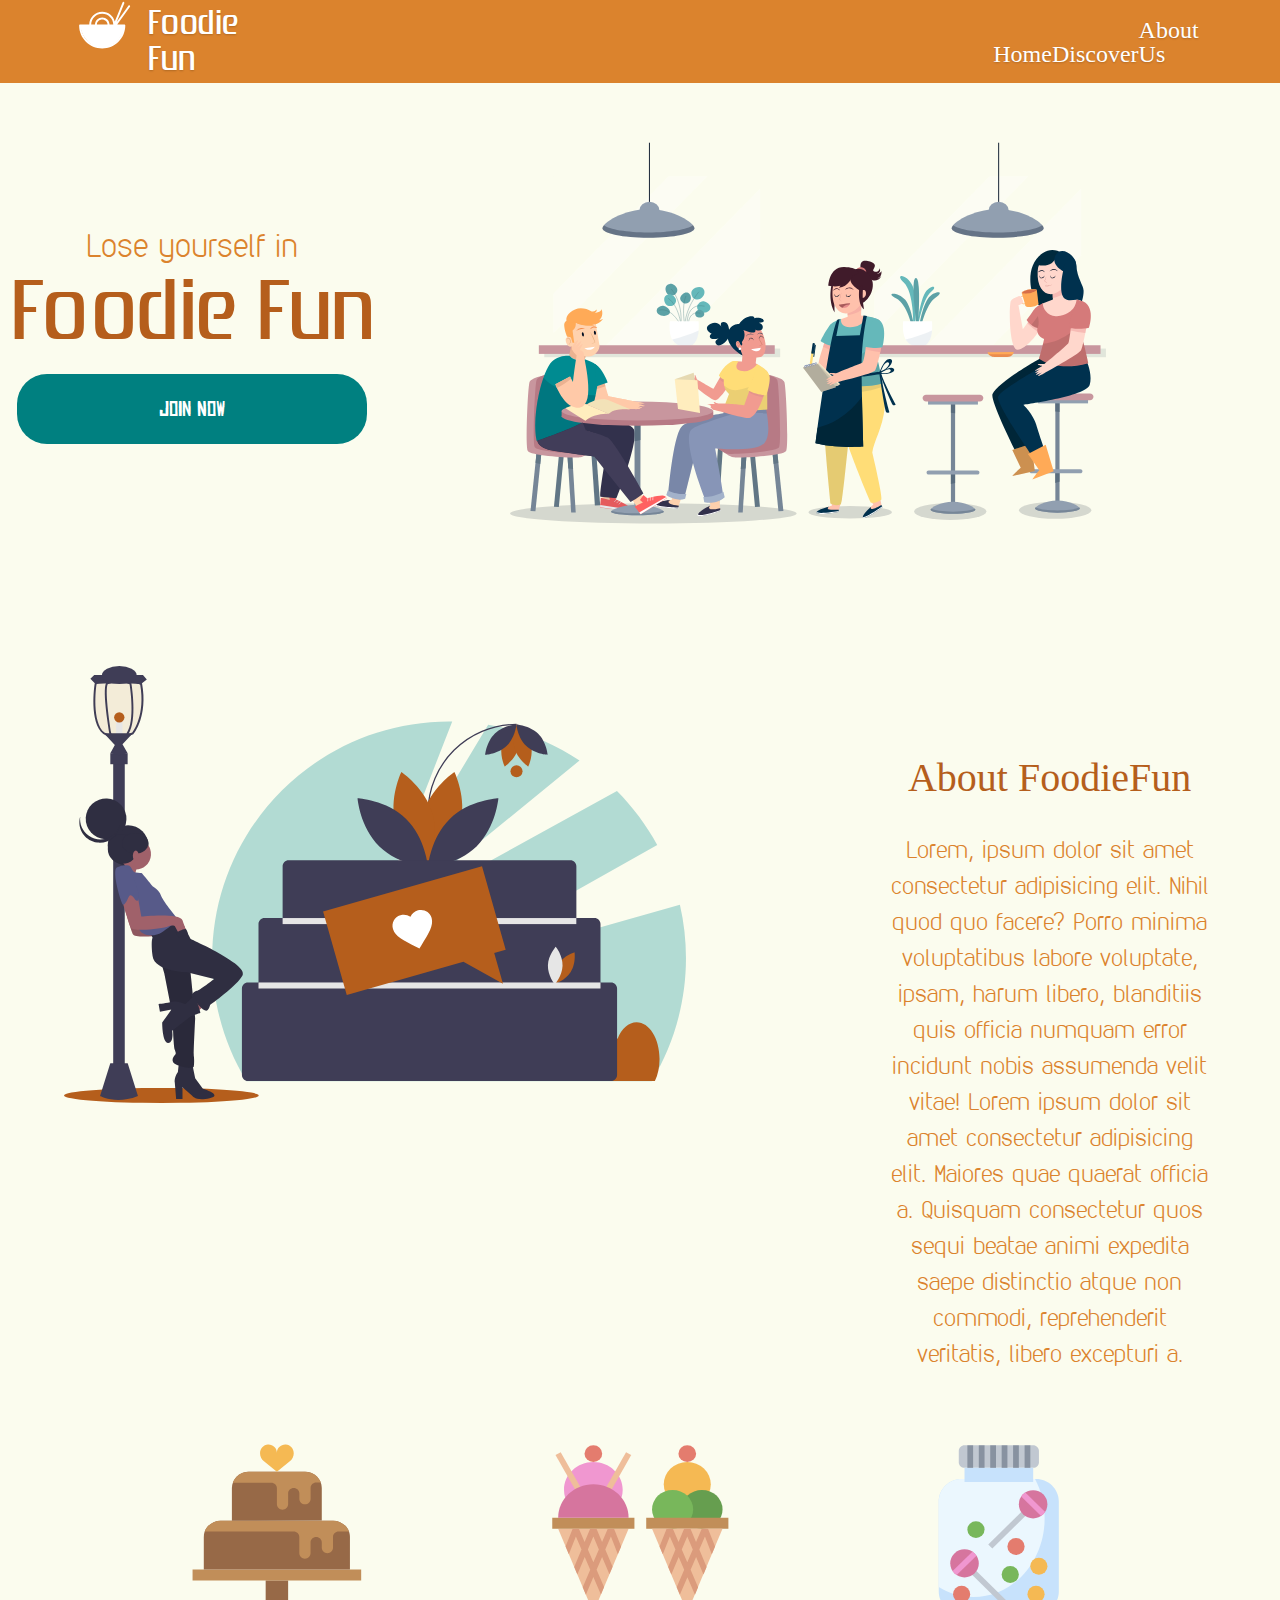
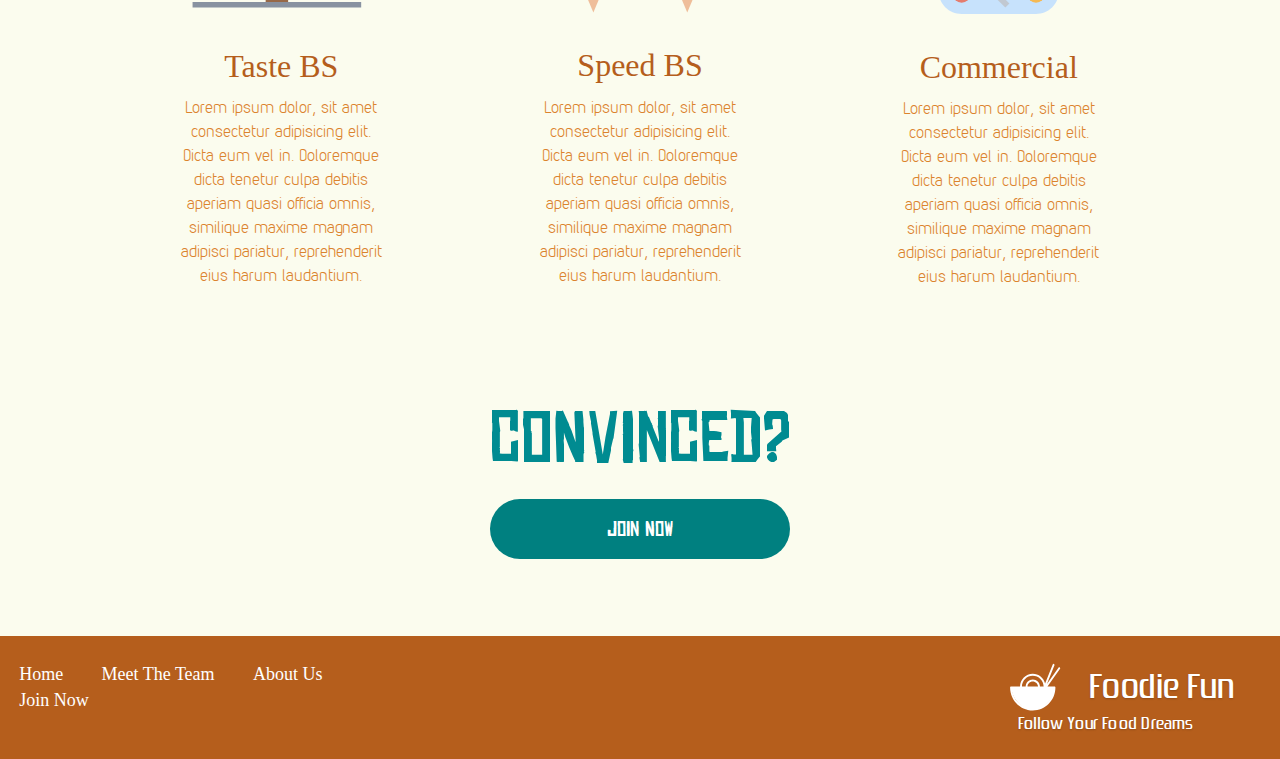
==== index.html @ c49fe375 "First page for marketing" ====
<!DOCTYPE html>

<html lang="en">
  <head>
    <meta charset="utf-8" />

    <title>FoodieFun</title>
    <meta name="viewport" content="width=device-width, initial-scale=1.0" />
    <link
      rel="stylesheet"
      type="text/css"
      href="/css//index.css"
      media="screen"
    />

    <!--[if lt IE 9]>
      <script src="https://cdnjs.cloudflare.com/ajax/libs/html5shiv/3.7.3/html5shiv.js"></script>
    <![endif]-->
  </head>

  <body>
    <header>
      <div class="iconTitle">
        <img class="logo" src="/Images/logo.svg" />
        <h2>Foodie Fun</h2>
      </div>
      <div class="navLinks">
        <nav>
          <a href="#Home"> Home</a>
          <a href="#Discover">Discover</a>
          <a href="#About">About Us</a>
        </nav>
      </div>
    </header>

    <section class="container">
      <div class="intro">
        <div class="join">
          <h3>Lose yourself in</h3>
          <h2>Foodie Fun</h2>
          <div class="joinNow">Join Now</div>
        </div>

        <div class="imageIntro">
          <img class="introPic" src="/Images/header.svg" />
        </div>
      </div>

      <section class="about">
        <div class="imageAbout">
          <img class="aboutPic" src="/Images/review.svg" />
        </div>

        <div class="wordsAbout">
          <h2>About FoodieFun</h2>
          <p>
            Lorem, ipsum dolor sit amet consectetur adipisicing elit. Nihil quod
            quo facere? Porro minima voluptatibus labore voluptate, ipsam, harum
            libero, blanditiis quis officia numquam error incidunt nobis
            assumenda velit vitae! Lorem ipsum dolor sit amet consectetur
            adipisicing elit. Maiores quae quaerat officia a. Quisquam
            consectetur quos sequi beatae animi expedita saepe distinctio atque
            non commodi, reprehenderit veritatis, libero excepturi a.
          </p>
        </div>
      </section>

      <section class="infoColumns">
        <div class="column">
          <div class="dessert">
            <img class="cake" src="Images/cake.svg" />
          </div>
          <h2>Taste BS</h2>
          <p>
            Lorem ipsum dolor, sit amet consectetur adipisicing elit. Dicta eum
            vel in. Doloremque dicta tenetur culpa debitis aperiam quasi officia
            omnis, similique maxime magnam adipisci pariatur, reprehenderit eius
            harum laudantium.
          </p>
        </div>

        <div class="column">
          <div class="dessert">
            <img class="icecream" src="Images/ice-cream.svg" />
          </div>
          <h2>Speed BS</h2>
          <p>
            Lorem ipsum dolor, sit amet consectetur adipisicing elit. Dicta eum
            vel in. Doloremque dicta tenetur culpa debitis aperiam quasi officia
            omnis, similique maxime magnam adipisci pariatur, reprehenderit eius
            harum laudantium.
          </p>
        </div>

        <div class="column">
          <div class="dessert">
            <img class="lollipop" src="Images/lollipop.svg" />
          </div>
          <h2>Commercial</h2>
          <p>
            Lorem ipsum dolor, sit amet consectetur adipisicing elit. Dicta eum
            vel in. Doloremque dicta tenetur culpa debitis aperiam quasi officia
            omnis, similique maxime magnam adipisci pariatur, reprehenderit eius
            harum laudantium.
          </p>
        </div>
      </section>

      <section class="convinced">
        <h1>Convinced?</h1>
        <div class="joinNow">Join Now</div>
      </section>

      <footer class = "footer">

          <div class="navLinksFooter">
              <nav>
                <a href="#Home"> Home</a>
                <a href="#Meet">Meet The Team</a>
                <a href="#About">About Us</a>
                <a href="#Join">Join Now</a>
              </nav>
            </div>
          <div class="iconFooter">
            <div class="footerLogoPhrase">
            <img class="logoFooter" src="/Images/logo.svg" />
            <h2>Foodie Fun</h2>
             </div>
            <div class="dreams">
                <h3>Follow Your Food Dreams</h3>
            </div>
          </div>
          
        </footer>
  </body>
</html>
---- css/index.css ----
@font-face {
  font-family: "Zrnic";
  src: url("/fonts/zrnic.ttf");
}
@font-face {
  font-family: "Chinese Rocks";
  src: url("/fonts/chinese\ rocks\ rg.ttf");
}
@font-face {
  font-family: "VDS Thin";
  src: url("/fonts//vds-thin.ttf");
}
.zrnic {
  font-family: "Zrnic";
}
.rocks {
  font-family: "Chinese Rocks";
}
.vds {
  font-family: "VDS Thin";
}
/* http://meyerweb.com/eric/tools/css/reset/ 
   v2.0 | 20110126
   License: none (public domain)
*/
html,
body,
div,
span,
applet,
object,
iframe,
h1,
h2,
h3,
h4,
h5,
h6,
p,
blockquote,
pre,
a,
abbr,
acronym,
address,
big,
cite,
code,
del,
dfn,
em,
img,
ins,
kbd,
q,
s,
samp,
small,
strike,
strong,
sub,
sup,
tt,
var,
b,
u,
i,
center,
dl,
dt,
dd,
ol,
ul,
li,
fieldset,
form,
label,
legend,
table,
caption,
tbody,
tfoot,
thead,
tr,
th,
td,
article,
aside,
canvas,
details,
embed,
figure,
figcaption,
footer,
header,
hgroup,
menu,
nav,
output,
ruby,
section,
summary,
time,
mark,
audio,
video {
  margin: 0;
  padding: 0;
  border: 0;
  font-size: 100%;
  font: inherit;
  vertical-align: baseline;
}
/* HTML5 display-role reset for older browsers */
article,
aside,
details,
figcaption,
figure,
footer,
header,
hgroup,
menu,
nav,
section {
  display: block;
}
body {
  line-height: 1;
}
ol,
ul {
  list-style: none;
}
blockquote,
q {
  quotes: none;
}
blockquote:before,
blockquote:after,
q:before,
q:after {
  content: '';
  content: none;
}
table {
  border-collapse: collapse;
  border-spacing: 0;
}
* {
  box-sizing: border-box;
}
html {
  font-size: 62.5%;
}
h1 {
  font-size: 4rem;
  font-family: "Chinese Rocks";
}
h2 {
  font-size: 3.2rem;
  color: #b55e1c;
  padding-bottom: 10px;
}
h4 {
  font-size: 2.5rem;
  padding-bottom: 10px;
}
p {
  line-height: 1.5;
  font-size: 1.6rem;
  padding-bottom: 10px;
  font-family: "VDS Thin";
  color: #db832d;
}
img {
  max-width: 100%;
  height: auto;
}
.container {
  width: 100%;
  margin: 0 auto;
}
.logo {
  height: 80%;
  width: auto;
  height: 5em;
}
.iconTitle {
  width: 60%;
  display: flex;
  padding-left: 6%;
  font-family: "Zrnic";
}
header {
  width: 100%;
  background: #db832d;
  display: flex;
  align-items: center;
}
@media (max-width:500px) {
  header {
    flex-direction: column;
  }
}
header h2 {
  width: 50%;
  padding: 2% 2% 2% 6%;
  display: flex;
  justify-content: flex-start;
  align-items: center;
  text-shadow: 0 1px 2px rgba(0, 0, 0, 0.2);
  color: white;
  font-size: 3.6rem;
}
@media (max-width:767px) {
  header h2 {
    display: flex;
    justify-content: center;
    align-items: center;
  }
}
@media (max-width:500px) {
  header h2 {
    width: 100%;
    padding: 0;
    display: flex;
    justify-content: center;
    align-items: center;
  }
}
header .navLinks {
  width: 100%;
  padding: 1% 4%;
  padding-left: 50%;
}
header nav {
  width: 100%;
  display: flex;
  align-items: flex-end;
  justify-content: space-around;
}
header nav a {
  text-decoration: none;
  font-size: 2.4rem;
  text-shadow: 0 1px 2px rgba(0, 0, 0, 0.2);
  color: white;
}
@media (max-width:500px) {
  header nav {
    width: 100%;
    display: flex;
    justify-content: space-evenly;
    align-items: center;
  }
}
.btn {
  display: flex;
  justify-content: center;
  align-items: center;
  background-color: teal;
  width: 200px;
  height: 35px;
  color: white;
  font-size: 1.8rem;
  border-radius: 5px;
}
.footer {
  width: 100%;
  background-color: #b55e1c;
  padding: 2% 0;
  display: flex;
  justify-content: space-between;
}
.footer .logoFooter {
  height: 80%;
  width: auto;
  height: 5em;
}
.footer .iconFooter {
  width: 40%;
  display: flex;
  justify-content: flex-end;
  flex-direction: column;
  padding-left: 6%;
  font-family: "Zrnic";
}
.footer .iconFooter .footerLogoPhrase {
  display: flex;
  justify-content: flex-end;
}
.footer .iconFooter .footerLogoPhrase h2 {
  width: 50%;
  padding: 2% 2% 2% 6%;
  display: flex;
  justify-content: flex-start;
  align-items: center;
  text-shadow: 0 1px 2px rgba(0, 0, 0, 0.2);
  color: white;
  font-size: 3.6rem;
}
.footer .iconFooter .dreams {
  width: 100%;
  display: flex;
  justify-content: flex-end;
  align-items: center;
  padding-right: 20%;
}
.footer .iconFooter .dreams h3 {
  color: white;
  font-size: 1.8rem;
  text-shadow: 0 1px 2px rgba(0, 0, 0, 0.2);
}
.footer .navLinksFooter {
  width: 30%;
}
.footer .navLinksFooter nav {
  width: 100%;
  display: flex;
  flex-wrap: wrap;
}
.footer .navLinksFooter nav a {
  font-size: 1.8rem;
  text-decoration: none;
  color: white;
  padding: 1% 5%;
}
.container {
  background-color: #fbfcee;
}
.intro {
  width: 100%;
  display: flex;
}
.join {
  width: 30%;
  display: flex;
  justify-content: center;
  flex-direction: column;
  align-items: center;
}
.join h2 {
  width: 100%;
  text-align: center;
  color: #b55e1c;
  font-size: 9rem;
  padding-bottom: 4%;
  font-family: "Zrnic";
}
.join h3 {
  color: #db832d;
  font-size: 3.2rem;
  margin-bottom: 2%;
  font-family: "VDS Thin";
}
.join .joinNow {
  display: flex;
  justify-content: center;
  align-items: center;
  background-color: teal;
  width: 350px;
  height: 70px;
  color: white;
  font-size: 2rem;
  border-radius: 5px;
  border-radius: 3rem;
  font-family: "Chinese Rocks";
}
.imageIntro {
  width: 70%;
}
.about {
  width: 100%;
  display: flex;
  padding-top: 6%;
}
.imageAbout {
  width: 60%;
  margin: 0 5%;
}
.imageAbout .aboutPic {
  width: 90%;
}
.wordsAbout {
  display: flex;
  flex-direction: column;
  text-align: center;
  width: 40%;
}
.wordsAbout h2 {
  width: 100%;
  color: #b55e1c;
  padding-top: 20%;
  font-size: 4rem;
  display: flex;
  align-items: center;
  justify-content: center;
}
.wordsAbout p {
  width: 100%;
  color: #db832d;
  padding: 5% 15% 0 15%;
  font-size: 2.4rem;
}
.infoColumns {
  width: 100%;
  display: flex;
  flex-wrap: wrap;
  justify-content: space-evenly;
  padding: 5% 2.5% 5% 2.5%;
}
.infoColumns .column {
  width: 18%;
  text-align: center;
}
.infoColumns .column .dessert {
  padding: 0 5%;
  padding-bottom: 1%;
}
.infoColumns .column .cake {
  padding-bottom: 6%;
}
.infoColumns .column .icecream {
  padding-bottom: 4%;
}
.infoColumns .column .lollipop {
  padding-bottom: 1%;
}
.infoColumns .column h2 {
  padding: 6% 0;
}
.infoColumns .column p {
  padding: 0 2%;
}
.convinced {
  width: 100%;
  padding: 2% 0 6% 0;
  display: flex;
  flex-direction: column;
  justify-content: center;
  align-items: center;
}
.convinced h1 {
  font-size: 7rem;
  color: #008b91;
  padding: 2% 0 2% 0;
}
.convinced .joinNow {
  display: flex;
  justify-content: center;
  align-items: center;
  background-color: teal;
  width: 300px;
  height: 60px;
  color: white;
  font-size: 2rem;
  border-radius: 5px;
  border-radius: 3rem;
  font-family: "Chinese Rocks";
}
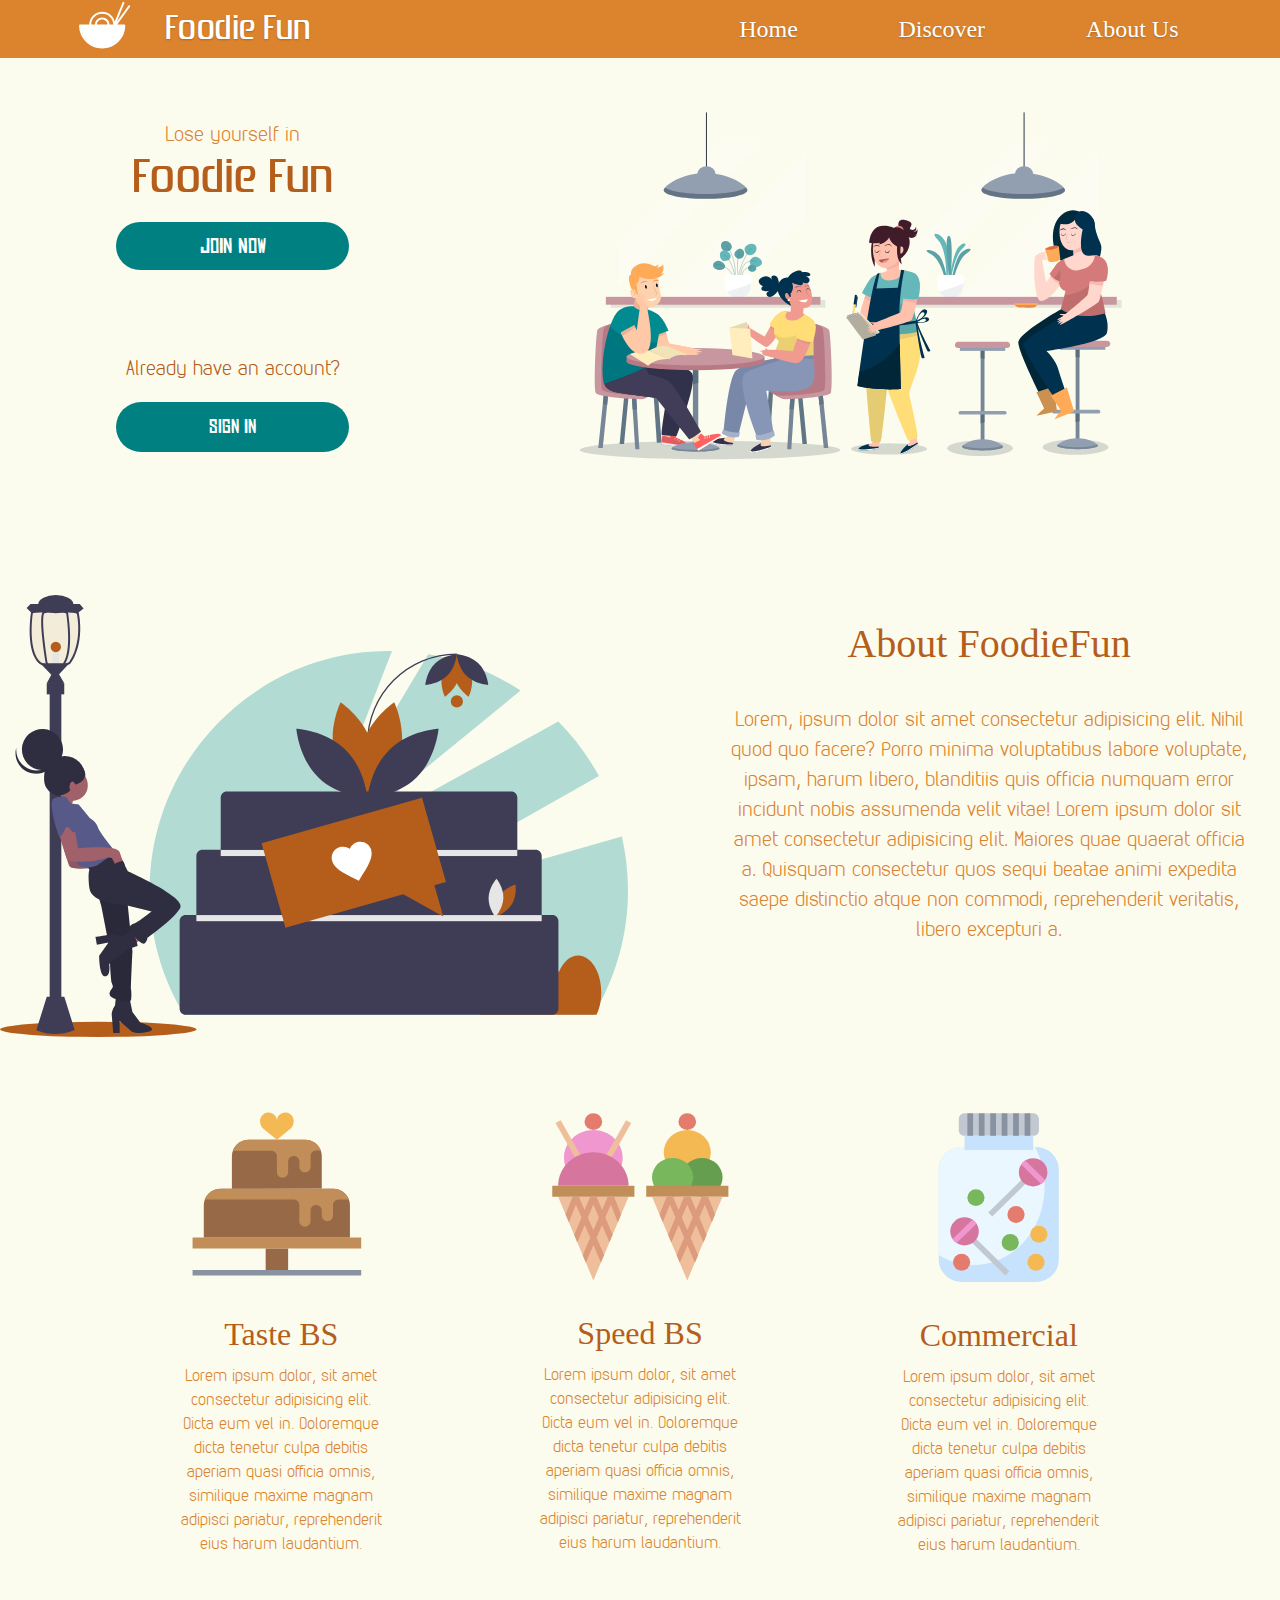
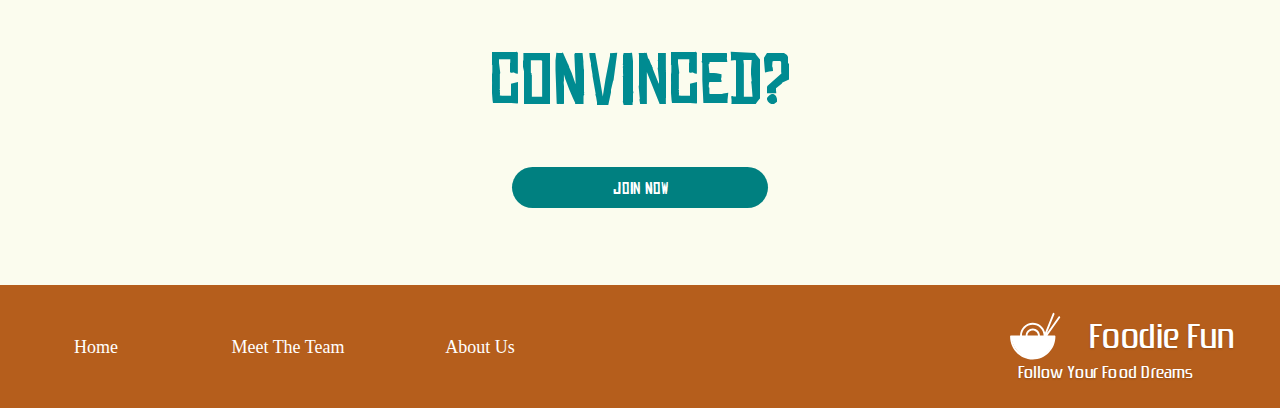
==== commit 5557d631: "Meet the team page done, responsive" ====
--- a/index.html
+++ b/index.html
@@ -35,11 +35,22 @@
 
     <section class="container">
       <div class="intro">
+
+        <div class="introWords">
         <div class="join">
           <h3>Lose yourself in</h3>
           <h2>Foodie Fun</h2>
-          <div class="joinNow">Join Now</div>
+          <div class="tablet">
+            <h2>Don't have an account? Join Foodie Fun today!</h2>
+          </div>
+          <div class="joinNowIntro">Join Now</div>
         </div>
+
+        <div class="signIn">
+          <h2> Already have an account?</h2>
+          <div class="signInButton">Sign In</div>
+        </div>
+      </div>
 
         <div class="imageIntro">
           <img class="introPic" src="/Images/header.svg" />
@@ -116,9 +127,8 @@
           <div class="navLinksFooter">
               <nav>
                 <a href="#Home"> Home</a>
-                <a href="#Meet">Meet The Team</a>
+                <a href="team.html">Meet The Team</a>
                 <a href="#About">About Us</a>
-                <a href="#Join">Join Now</a>
               </nav>
             </div>
           <div class="iconFooter">
--- a/css/index.css
+++ b/css/index.css
@@ -192,6 +192,11 @@
   padding-left: 6%;
   font-family: "Zrnic";
 }
+@media tablet {
+  .iconTitle {
+    font-size: 1.4rem;
+  }
+}
 header {
   width: 100%;
   background: #db832d;
@@ -218,6 +223,7 @@
     display: flex;
     justify-content: center;
     align-items: center;
+    font-size: 2.4rem;
   }
 }
 @media (max-width:500px) {
@@ -230,9 +236,15 @@
   }
 }
 header .navLinks {
-  width: 100%;
+  width: 60%;
+  display: flex;
+  justify-content: flex-end;
   padding: 1% 4%;
-  padding-left: 50%;
+}
+@media (max-width:500px) {
+  header .navLinks {
+    width: 100%;
+  }
 }
 header nav {
   width: 100%;
@@ -265,6 +277,11 @@
   font-size: 1.8rem;
   border-radius: 5px;
 }
+.btn:hover {
+  background-color: white;
+  color: teal;
+  border: 1px solid teal;
+}
 .footer {
   width: 100%;
   background-color: #b55e1c;
@@ -285,9 +302,20 @@
   padding-left: 6%;
   font-family: "Zrnic";
 }
+@media (max-width:500px) {
+  .footer .iconFooter {
+    padding-left: 0%;
+  }
+}
 .footer .iconFooter .footerLogoPhrase {
   display: flex;
   justify-content: flex-end;
+}
+@media (max-width:767px) {
+  .footer .iconFooter .footerLogoPhrase {
+    width: 100%;
+    padding-left: 0%;
+  }
 }
 .footer .iconFooter .footerLogoPhrase h2 {
   width: 50%;
@@ -299,31 +327,77 @@
   color: white;
   font-size: 3.6rem;
 }
+@media (max-width:767px) {
+  .footer .iconFooter .footerLogoPhrase h2 {
+    font-size: 2rem;
+  }
+}
 .footer .iconFooter .dreams {
   width: 100%;
   display: flex;
   justify-content: flex-end;
   align-items: center;
   padding-right: 20%;
+}
+@media (max-width:767px) {
+  .footer .iconFooter .dreams {
+    dispaly: flex;
+    align-items: center;
+    padding-top: 1%;
+    padding-right: 3%;
+  }
 }
 .footer .iconFooter .dreams h3 {
   color: white;
   font-size: 1.8rem;
   text-shadow: 0 1px 2px rgba(0, 0, 0, 0.2);
 }
+@media (max-width:767px) {
+  .footer .iconFooter .dreams h3 {
+    font-size: 1.6rem;
+  }
+}
 .footer .navLinksFooter {
-  width: 30%;
+  width: 60%;
+  display: flex;
+  align-items: center;
+  justify-content: center;
+}
+@media (max-width:500px) {
+  .footer .navLinksFooter {
+    width: 60%;
+  }
 }
 .footer .navLinksFooter nav {
   width: 100%;
   display: flex;
   flex-wrap: wrap;
 }
+@media (max-width:500px) {
+  .footer .navLinksFooter nav {
+    width: 100%;
+    display: flex;
+    justify-content: flex-start;
+  }
+}
 .footer .navLinksFooter nav a {
+  width: 25%;
   font-size: 1.8rem;
   text-decoration: none;
   color: white;
-  padding: 1% 5%;
+  padding: 1% 2%;
+  text-align: center;
+}
+@media (max-width:767px) {
+  .footer .navLinksFooter nav a {
+    font-size: 1.4rem;
+  }
+}
+@media (max-width:500px) {
+  .footer .navLinksFooter nav a {
+    padding: 1% 0;
+    margin: 0 2%;
+  }
 }
 .container {
   background-color: #fbfcee;
@@ -332,129 +406,465 @@
   width: 100%;
   display: flex;
 }
+@media (max-width:767px) {
+  .intro {
+    display: flex;
+    flex-direction: column-reverse;
+  }
+}
 .join {
-  width: 30%;
+  width: 100%;
+  height: 50%;
   display: flex;
   justify-content: center;
   flex-direction: column;
   align-items: center;
+  padding-top: 10%;
+}
+@media (max-width:767px) {
+  .join {
+    width: 100%;
+    padding: 1% 0;
+  }
+  .join .tablet {
+    display: inline-block;
+  }
 }
 .join h2 {
   width: 100%;
   text-align: center;
   color: #b55e1c;
-  font-size: 9rem;
+  font-size: 5rem;
   padding-bottom: 4%;
   font-family: "Zrnic";
 }
 .join h3 {
   color: #db832d;
-  font-size: 3.2rem;
+  font-size: 2rem;
   margin-bottom: 2%;
   font-family: "VDS Thin";
 }
-.join .joinNow {
+@media (max-width:767px) {
+  .join h3 {
+    display: none;
+  }
+}
+.join .joinNowIntro {
   display: flex;
   justify-content: center;
   align-items: center;
   background-color: teal;
-  width: 350px;
-  height: 70px;
+  width: 50%;
+  height: 26%;
   color: white;
   font-size: 2rem;
   border-radius: 5px;
   border-radius: 3rem;
   font-family: "Chinese Rocks";
 }
-.imageIntro {
-  width: 70%;
-}
-.about {
-  width: 100%;
-  display: flex;
-  padding-top: 6%;
-}
-.imageAbout {
-  width: 60%;
-  margin: 0 5%;
-}
-.imageAbout .aboutPic {
-  width: 90%;
-}
-.wordsAbout {
+.join .joinNowIntro:hover {
+  background-color: white;
+  color: teal;
+  border: 1px solid teal;
+}
+@media (max-width:767px) {
+  .join .joinNowIntro {
+    display: flex;
+    justify-content: center;
+    align-items: center;
+    background-color: teal;
+    width: 30%;
+    height: 30%;
+    color: white;
+    font-size: 1.8rem;
+    border-radius: 5px;
+    border-radius: 3rem;
+    font-family: "Chinese Rocks";
+    padding: 1% 0;
+  }
+  .join .joinNowIntro:hover {
+    background-color: white;
+    color: teal;
+    border: 1px solid teal;
+  }
+}
+.introWords {
+  width: 40%;
+}
+.introWords .tablet {
+  display: none;
+}
+@media (max-width:767px) {
+  .introWords {
+    width: 100%;
+    display: flex;
+    flex-direction: column-reverse;
+  }
+}
+.introWords .signIn {
+  width: 100%;
+  height: 60%;
   display: flex;
   flex-direction: column;
-  text-align: center;
-  width: 40%;
-}
-.wordsAbout h2 {
-  width: 100%;
+  align-items: center;
+  padding-top: 15%;
+  padding-bottom: 8%;
+}
+@media (max-width:767px) {
+  .introWords .signIn {
+    padding: 1% 0 3% 0;
+    height: 60%;
+  }
+}
+.introWords .signIn h2 {
   color: #b55e1c;
-  padding-top: 20%;
-  font-size: 4rem;
-  display: flex;
-  align-items: center;
-  justify-content: center;
-}
-.wordsAbout p {
-  width: 100%;
-  color: #db832d;
-  padding: 5% 15% 0 15%;
-  font-size: 2.4rem;
-}
-.infoColumns {
-  width: 100%;
-  display: flex;
-  flex-wrap: wrap;
-  justify-content: space-evenly;
-  padding: 5% 2.5% 5% 2.5%;
-}
-.infoColumns .column {
-  width: 18%;
-  text-align: center;
-}
-.infoColumns .column .dessert {
-  padding: 0 5%;
-  padding-bottom: 1%;
-}
-.infoColumns .column .cake {
-  padding-bottom: 6%;
-}
-.infoColumns .column .icecream {
-  padding-bottom: 4%;
-}
-.infoColumns .column .lollipop {
-  padding-bottom: 1%;
-}
-.infoColumns .column h2 {
-  padding: 6% 0;
-}
-.infoColumns .column p {
-  padding: 0 2%;
-}
-.convinced {
-  width: 100%;
-  padding: 2% 0 6% 0;
-  display: flex;
-  flex-direction: column;
-  justify-content: center;
-  align-items: center;
-}
-.convinced h1 {
-  font-size: 7rem;
-  color: #008b91;
-  padding: 2% 0 2% 0;
-}
-.convinced .joinNow {
+  font-size: 2rem;
+  padding-bottom: 5%;
+  font-family: "VDS Thin";
+}
+@media (max-width:767px) {
+  .introWords .signIn h2 {
+    padding-bottom: 3%;
+    font-size: 3rem;
+    display: none;
+  }
+}
+.introWords .signIn .signInButton {
   display: flex;
   justify-content: center;
   align-items: center;
   background-color: teal;
-  width: 300px;
-  height: 60px;
+  width: 50%;
+  height: 30%;
+  color: white;
+  font-size: 1.8rem;
+  border-radius: 5px;
+  border-radius: 3rem;
+  font-family: "Chinese Rocks";
+}
+.introWords .signIn .signInButton:hover {
+  background-color: white;
+  color: teal;
+  border: 1px solid teal;
+}
+@media (max-width:767px) {
+  .introWords .signIn .signInButton {
+    display: flex;
+    justify-content: center;
+    align-items: center;
+    background-color: teal;
+    width: 30%;
+    height: 30%;
+    color: white;
+    font-size: 1.8rem;
+    border-radius: 5px;
+    border-radius: 3rem;
+    font-family: "Chinese Rocks";
+    padding: 1% 0;
+  }
+  .introWords .signIn .signInButton:hover {
+    background-color: white;
+    color: teal;
+    border: 1px solid teal;
+  }
+}
+.joinNow {
+  display: flex;
+  justify-content: center;
+  align-items: center;
+  background-color: teal;
+  width: 350px;
+  height: 70px;
   color: white;
   font-size: 2rem;
   border-radius: 5px;
   border-radius: 3rem;
   font-family: "Chinese Rocks";
 }
+.joinNow:hover {
+  background-color: white;
+  color: teal;
+  border: 1px solid teal;
+}
+.imageIntro {
+  width: 70%;
+}
+@media (max-width:767px) {
+  .imageIntro {
+    width: 100%;
+  }
+}
+.about {
+  width: 100%;
+  display: flex;
+  padding-top: 6%;
+}
+@media (max-width:767px) {
+  .about {
+    display: flex;
+    flex-direction: column;
+  }
+}
+.imageAbout {
+  width: 60%;
+}
+@media (max-width:767px) {
+  .imageAbout {
+    width: 100%;
+  }
+}
+.imageAbout .aboutPic {
+  width: 90%;
+}
+@media (max-width:767px) {
+  .imageAbout .aboutPic {
+    width: 100%;
+    margin: 0;
+  }
+}
+.wordsAbout {
+  display: flex;
+  flex-direction: column;
+  text-align: center;
+  width: 50%;
+}
+@media (max-width:767px) {
+  .wordsAbout {
+    width: 100%;
+  }
+}
+.wordsAbout h2 {
+  width: 100%;
+  color: #b55e1c;
+  padding-top: 5%;
+  font-size: 4rem;
+  display: flex;
+  align-items: center;
+  justify-content: center;
+}
+.wordsAbout p {
+  width: 100%;
+  color: #db832d;
+  padding: 5% 5% 1% 5%;
+  font-size: 2rem;
+}
+.infoColumns {
+  width: 100%;
+  display: flex;
+  flex-wrap: wrap;
+  justify-content: space-evenly;
+  padding: 5% 2.5% 5% 2.5%;
+}
+@media (max-width:767px) {
+  .infoColumns {
+    display: flex;
+    flex-direction: column;
+  }
+}
+.infoColumns .column {
+  width: 18%;
+  text-align: center;
+}
+@media (max-width:767px) {
+  .infoColumns .column {
+    width: 100%;
+  }
+}
+.infoColumns .column .dessert {
+  padding: 0 5%;
+  padding-bottom: 1%;
+}
+@media (max-width:767px) {
+  .infoColumns .column .dessert {
+    padding: 0 30%;
+  }
+}
+.infoColumns .column .cake {
+  padding-bottom: 6%;
+}
+.infoColumns .column .icecream {
+  padding-bottom: 4%;
+}
+.infoColumns .column .lollipop {
+  padding-bottom: 1%;
+}
+.infoColumns .column h2 {
+  padding: 6% 0;
+}
+@media (max-width:767px) {
+  .infoColumns .column h2 {
+    width: 100%;
+    padding: 2% 0;
+  }
+}
+.infoColumns .column p {
+  padding: 0 2%;
+}
+@media (max-width:767px) {
+  .infoColumns .column p {
+    width: 100%;
+    font-size: 2rem;
+    padding-bottom: 6%;
+  }
+}
+.convinced {
+  width: 100%;
+  padding: 0% 0 6% 0;
+  display: flex;
+  flex-direction: column;
+  justify-content: center;
+  align-items: center;
+}
+.convinced h1 {
+  font-size: 7rem;
+  color: #008b91;
+  padding: 2% 0 4% 0;
+}
+.joinNow {
+  display: flex;
+  justify-content: center;
+  align-items: center;
+  background-color: teal;
+  width: 20%;
+  height: 10%;
+  color: white;
+  font-size: 1.6rem;
+  border-radius: 5px;
+  border-radius: 3rem;
+  font-family: "Chinese Rocks";
+  padding: 1% 0;
+}
+.joinNow:hover {
+  background-color: white;
+  color: teal;
+  border: 1px solid teal;
+}
+/************************************* TEAM PAGE *********************************/
+.title {
+  width: 100%;
+  display: flex;
+  justify-content: center;
+  align-items: center;
+  font-size: 4.4rem;
+  color: #b55e1c;
+  padding: 6% 0;
+}
+.topRow {
+  display: flex;
+  justify-content: space-between;
+}
+@media (max-width:500px) {
+  .topRow {
+    display: flex;
+    flex-direction: column;
+  }
+}
+.middleRow {
+  display: flex;
+  justify-content: space-between;
+}
+@media (max-width:500px) {
+  .middleRow {
+    display: flex;
+    flex-direction: column;
+  }
+}
+.bottomRow {
+  display: flex;
+  justify-content: space-between;
+}
+@media (max-width:500px) {
+  .bottomRow {
+    display: flex;
+    flex-direction: column;
+  }
+}
+.last {
+  display: flex;
+  justify-content: center;
+  padding-bottom: 4%;
+}
+@media (max-width:950px) {
+  .last {
+    font-size: 2rem;
+  }
+}
+@media (max-width:500px) {
+  .last {
+    display: flex;
+    flex-direction: column;
+    padding-bottom: 0%;
+  }
+}
+.first {
+  width: 33%;
+  display: flex;
+  flex-direction: column;
+  flex-wrap: wrap;
+}
+@media (max-width:500px) {
+  .first {
+    display: flex;
+    flex-direction: column;
+    width: 100%;
+    padding-top: 2%;
+    border: 5px solid #b55e1c;
+  }
+}
+.first .picture {
+  padding: 15%;
+}
+@media (max-width:500px) {
+  .first .picture {
+    padding: 15% 15% 5% 15%;
+  }
+}
+.first .picture .profile {
+  border: 5px solid #008b91;
+  width: 100%;
+  justify-content: center;
+  align-items: center;
+}
+.first .nameJob {
+  width: 100%;
+  display: flex;
+  flex-direction: column;
+  justify-content: center;
+  align-items: center;
+}
+@media (max-width:500px) {
+  .first .nameJob {
+    padding-top: 1%;
+  }
+}
+.first .nameJob h2 {
+  padding-top: 4%;
+  font-size: 3.6rem;
+}
+@media (max-width:950px) {
+  .first .nameJob h2 {
+    font-size: 3rem;
+  }
+}
+.first .nameJob h3 {
+  font-size: 2.8rem;
+  padding-bottom: 4%;
+}
+@media (max-width:950px) {
+  .first .nameJob h3 {
+    font-size: 2rem;
+  }
+}
+.first .socialLogos {
+  width: 100%;
+  display: flex;
+  padding: 1% 35%;
+}
+.first .socialLogos .github {
+  width: 50%;
+  padding-right: 15%;
+}
+.first .socialLogos .twitter {
+  width: 50%;
+  padding-left: 15%;
+}
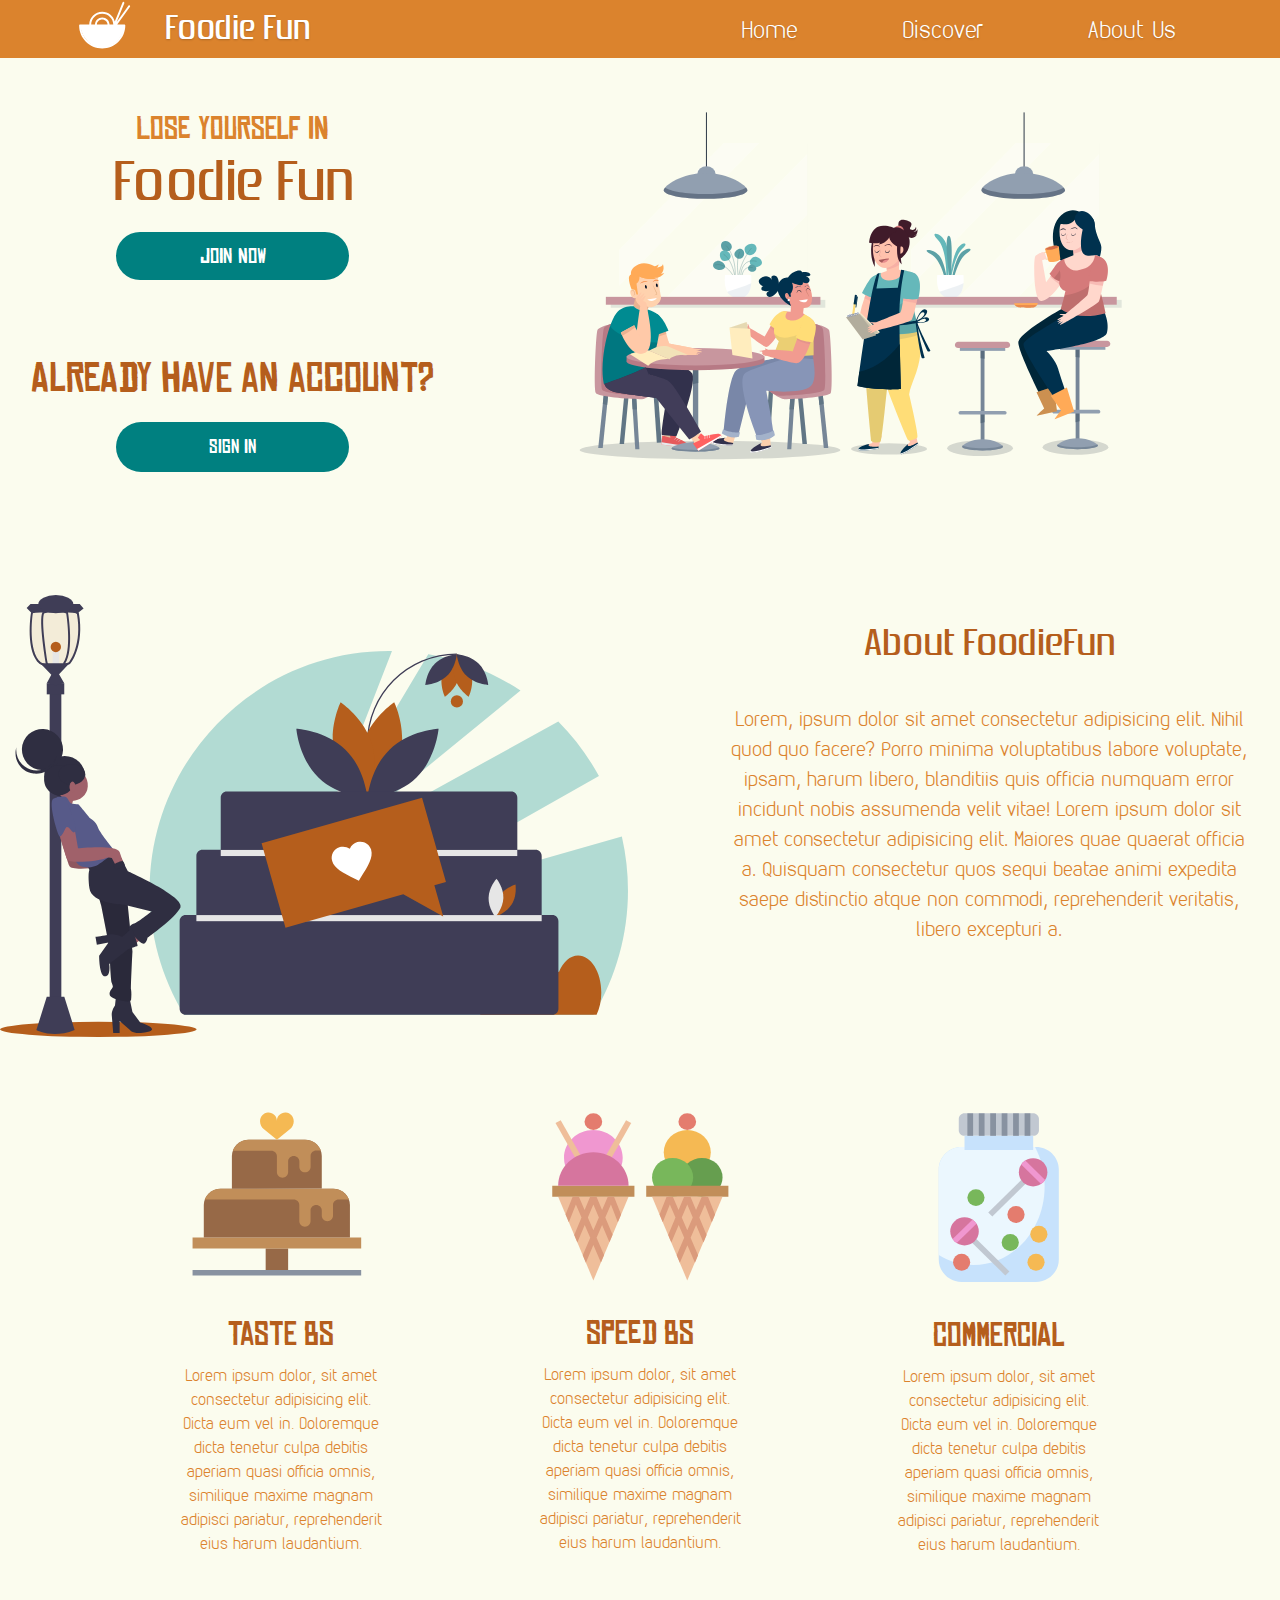
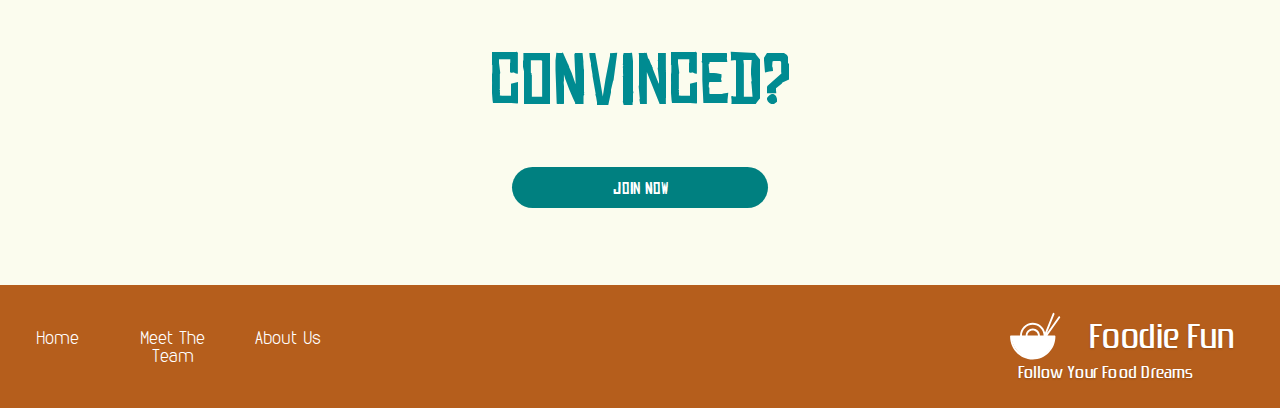
==== commit 0c39e78e: "added fonts and did minor visual changes" ====
--- a/index.html
+++ b/index.html
@@ -26,7 +26,7 @@
       </div>
       <div class="navLinks">
         <nav>
-          <a href="#Home"> Home</a>
+          <a href="index.html"> Home</a>
           <a href="#Discover">Discover</a>
           <a href="#About">About Us</a>
         </nav>
@@ -126,7 +126,7 @@
 
           <div class="navLinksFooter">
               <nav>
-                <a href="#Home"> Home</a>
+                <a href="index.html"> Home</a>
                 <a href="team.html">Meet The Team</a>
                 <a href="#About">About Us</a>
               </nav>
--- a/css/index.css
+++ b/css/index.css
@@ -254,6 +254,7 @@
 }
 header nav a {
   text-decoration: none;
+  font-family: "VDS Thin";
   font-size: 2.4rem;
   text-shadow: 0 1px 2px rgba(0, 0, 0, 0.2);
   color: white;
@@ -381,12 +382,13 @@
   }
 }
 .footer .navLinksFooter nav a {
-  width: 25%;
+  width: 15%;
   font-size: 1.8rem;
   text-decoration: none;
   color: white;
   padding: 1% 2%;
   text-align: center;
+  font-family: "VDS Thin";
 }
 @media (max-width:767px) {
   .footer .navLinksFooter nav a {
@@ -434,15 +436,15 @@
   width: 100%;
   text-align: center;
   color: #b55e1c;
-  font-size: 5rem;
+  font-size: 6rem;
   padding-bottom: 4%;
   font-family: "Zrnic";
 }
 .join h3 {
   color: #db832d;
-  font-size: 2rem;
+  font-size: 3rem;
   margin-bottom: 2%;
-  font-family: "VDS Thin";
+  font-family: "Chinese Rocks";
 }
 @media (max-width:767px) {
   .join h3 {
@@ -518,9 +520,9 @@
 }
 .introWords .signIn h2 {
   color: #b55e1c;
-  font-size: 2rem;
+  font-size: 4rem;
   padding-bottom: 5%;
-  font-family: "VDS Thin";
+  font-family: "Chinese Rocks";
 }
 @media (max-width:767px) {
   .introWords .signIn h2 {
@@ -627,6 +629,7 @@
   flex-direction: column;
   text-align: center;
   width: 50%;
+  font-family: "Zrnic";
 }
 @media (max-width:767px) {
   .wordsAbout {
@@ -663,6 +666,7 @@
 }
 .infoColumns .column {
   width: 18%;
+  font-family: "Chinese Rocks";
   text-align: center;
 }
 @media (max-width:767px) {
@@ -752,6 +756,7 @@
 .topRow {
   display: flex;
   justify-content: space-between;
+  border-top: 5px solid #b55e1c;
 }
 @media (max-width:500px) {
   .topRow {
@@ -762,6 +767,7 @@
 .middleRow {
   display: flex;
   justify-content: space-between;
+  border-top: 5px solid #b55e1c;
 }
 @media (max-width:500px) {
   .middleRow {
@@ -772,6 +778,7 @@
 .bottomRow {
   display: flex;
   justify-content: space-between;
+  border-top: 5px solid #b55e1c;
 }
 @media (max-width:500px) {
   .bottomRow {
@@ -783,6 +790,7 @@
   display: flex;
   justify-content: center;
   padding-bottom: 4%;
+  border-top: 5px solid #b55e1c;
 }
 @media (max-width:950px) {
   .last {
@@ -840,6 +848,7 @@
 .first .nameJob h2 {
   padding-top: 4%;
   font-size: 3.6rem;
+  font-family: "Chinese Rocks";
 }
 @media (max-width:950px) {
   .first .nameJob h2 {
@@ -849,6 +858,7 @@
 .first .nameJob h3 {
   font-size: 2.8rem;
   padding-bottom: 4%;
+  font-family: "Chinese Rocks";
 }
 @media (max-width:950px) {
   .first .nameJob h3 {
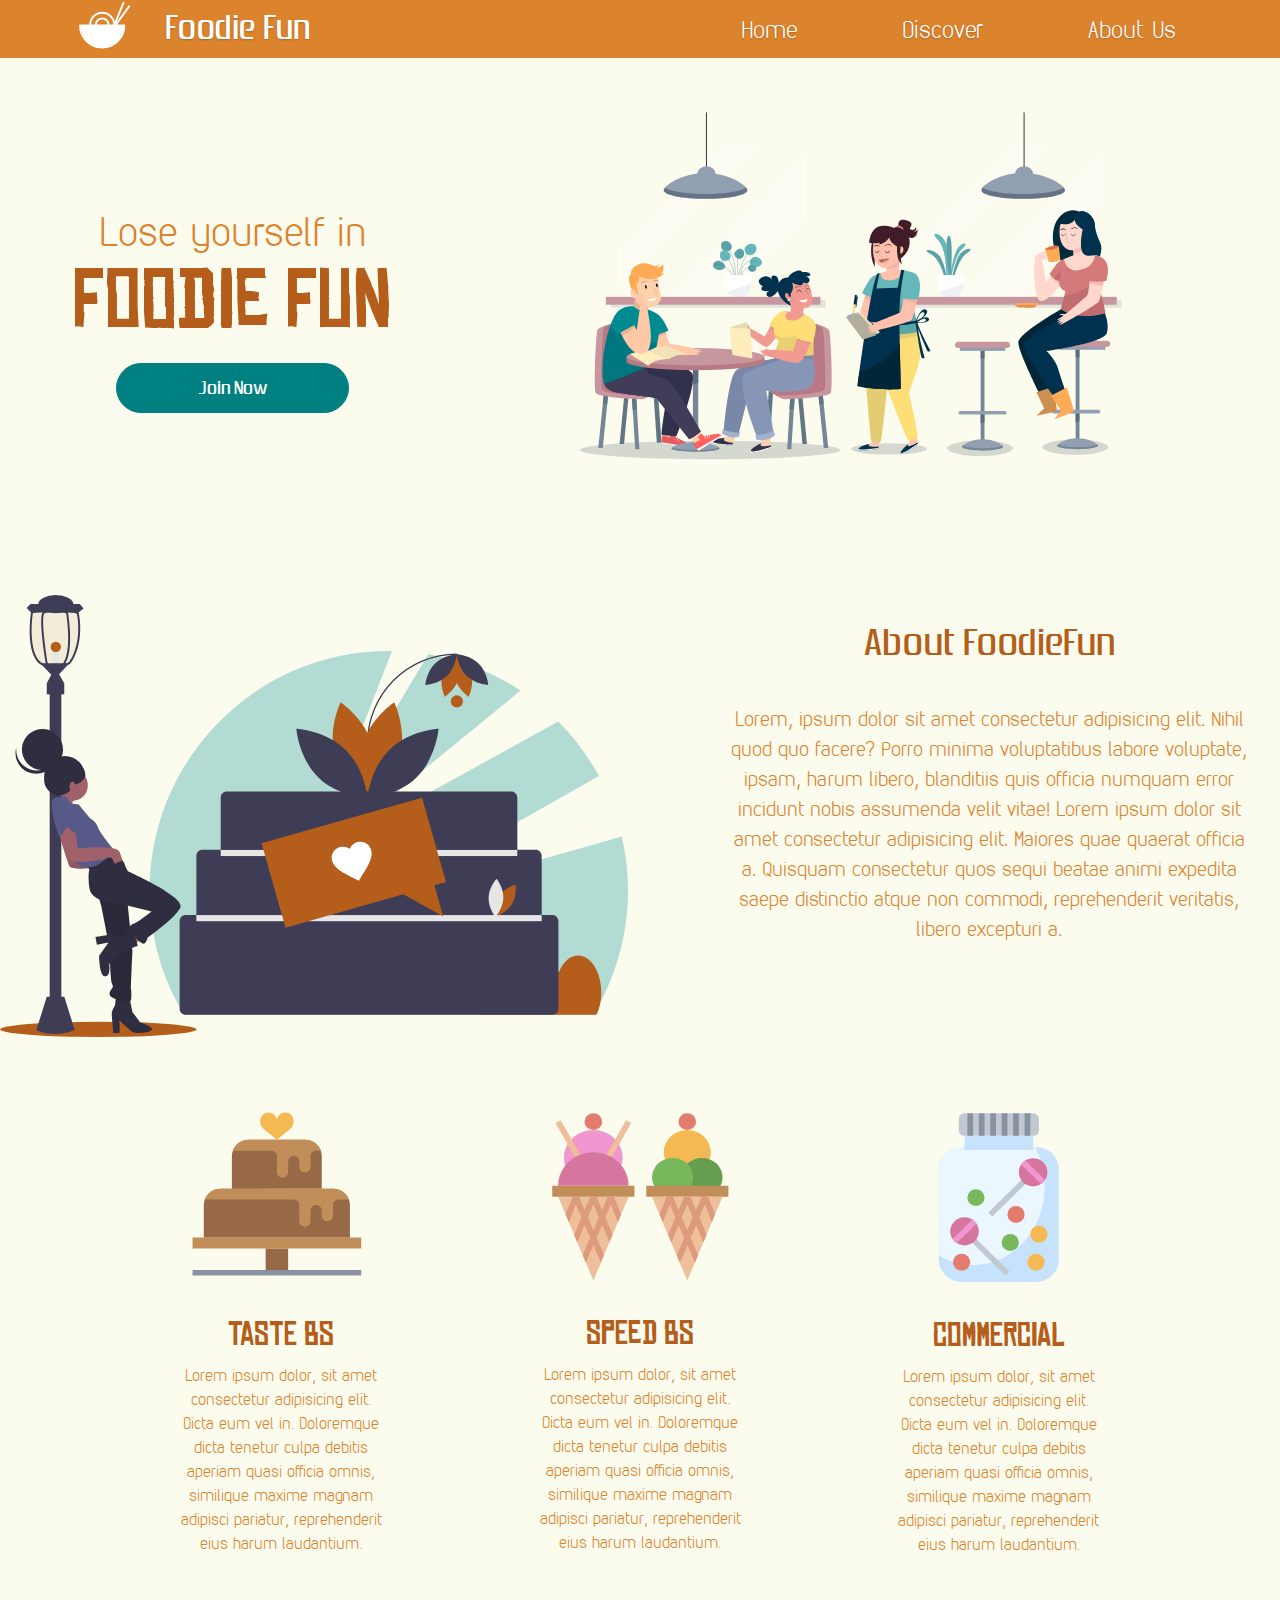
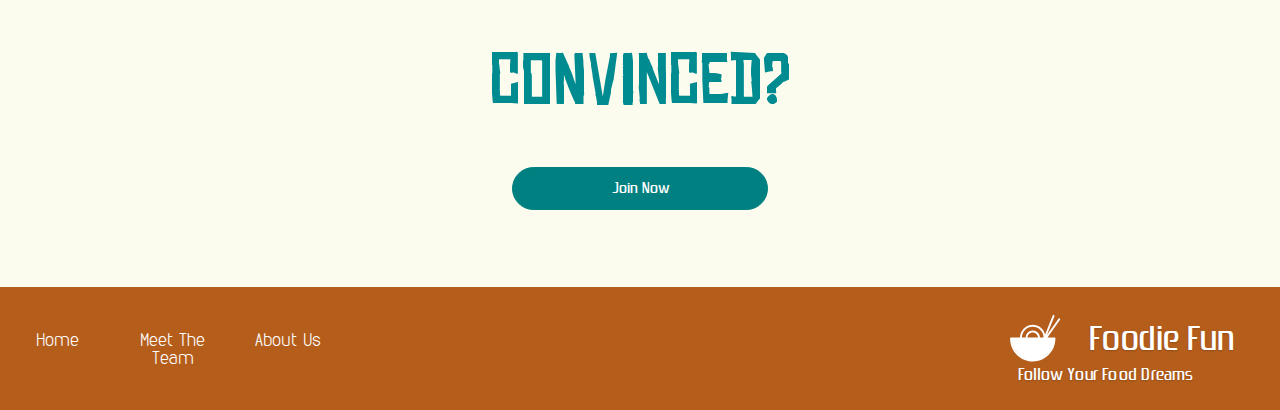
==== commit acdabf8d: "Got rid of sign in button, fixed adding 1px border on hover" ====
--- a/index.html
+++ b/index.html
@@ -40,16 +40,9 @@
         <div class="join">
           <h3>Lose yourself in</h3>
           <h2>Foodie Fun</h2>
-          <div class="tablet">
-            <h2>Don't have an account? Join Foodie Fun today!</h2>
-          </div>
           <div class="joinNowIntro">Join Now</div>
         </div>
 
-        <div class="signIn">
-          <h2> Already have an account?</h2>
-          <div class="signInButton">Sign In</div>
-        </div>
       </div>
 
         <div class="imageIntro">
--- a/css/index.css
+++ b/css/index.css
@@ -277,11 +277,12 @@
   color: white;
   font-size: 1.8rem;
   border-radius: 5px;
+  font-family: "Zrnic";
+  border: 1px solid teal;
 }
 .btn:hover {
   background-color: white;
   color: teal;
-  border: 1px solid teal;
 }
 .footer {
   width: 100%;
@@ -386,7 +387,7 @@
   font-size: 1.8rem;
   text-decoration: none;
   color: white;
-  padding: 1% 2%;
+  padding: 1% 1%;
   text-align: center;
   font-family: "VDS Thin";
 }
@@ -416,7 +417,6 @@
 }
 .join {
   width: 100%;
-  height: 50%;
   display: flex;
   justify-content: center;
   flex-direction: column;
@@ -436,15 +436,14 @@
   width: 100%;
   text-align: center;
   color: #b55e1c;
-  font-size: 6rem;
   padding-bottom: 4%;
   font-family: "Zrnic";
 }
 .join h3 {
   color: #db832d;
-  font-size: 3rem;
+  font-size: 4rem;
   margin-bottom: 2%;
-  font-family: "Chinese Rocks";
+  font-family: "VDS Thin";
 }
 @media (max-width:767px) {
   .join h3 {
@@ -457,17 +456,17 @@
   align-items: center;
   background-color: teal;
   width: 50%;
-  height: 26%;
+  height: 12%;
   color: white;
   font-size: 2rem;
   border-radius: 5px;
+  font-family: "Zrnic";
+  border: 1px solid teal;
   border-radius: 3rem;
-  font-family: "Chinese Rocks";
 }
 .join .joinNowIntro:hover {
   background-color: white;
   color: teal;
-  border: 1px solid teal;
 }
 @media (max-width:767px) {
   .join .joinNowIntro {
@@ -480,18 +479,20 @@
     color: white;
     font-size: 1.8rem;
     border-radius: 5px;
+    font-family: "Zrnic";
+    border: 1px solid teal;
     border-radius: 3rem;
-    font-family: "Chinese Rocks";
     padding: 1% 0;
   }
   .join .joinNowIntro:hover {
     background-color: white;
     color: teal;
-    border: 1px solid teal;
   }
 }
 .introWords {
   width: 40%;
+  display: flex;
+  justify-content: center;
 }
 .introWords .tablet {
   display: none;
@@ -503,71 +504,17 @@
     flex-direction: column-reverse;
   }
 }
-.introWords .signIn {
-  width: 100%;
-  height: 60%;
-  display: flex;
-  flex-direction: column;
-  align-items: center;
-  padding-top: 15%;
-  padding-bottom: 8%;
-}
-@media (max-width:767px) {
-  .introWords .signIn {
-    padding: 1% 0 3% 0;
-    height: 60%;
-  }
-}
-.introWords .signIn h2 {
+.introWords h2 {
   color: #b55e1c;
-  font-size: 4rem;
+  font-size: 8rem;
   padding-bottom: 5%;
   font-family: "Chinese Rocks";
 }
 @media (max-width:767px) {
-  .introWords .signIn h2 {
+  .introWords h2 {
     padding-bottom: 3%;
     font-size: 3rem;
     display: none;
-  }
-}
-.introWords .signIn .signInButton {
-  display: flex;
-  justify-content: center;
-  align-items: center;
-  background-color: teal;
-  width: 50%;
-  height: 30%;
-  color: white;
-  font-size: 1.8rem;
-  border-radius: 5px;
-  border-radius: 3rem;
-  font-family: "Chinese Rocks";
-}
-.introWords .signIn .signInButton:hover {
-  background-color: white;
-  color: teal;
-  border: 1px solid teal;
-}
-@media (max-width:767px) {
-  .introWords .signIn .signInButton {
-    display: flex;
-    justify-content: center;
-    align-items: center;
-    background-color: teal;
-    width: 30%;
-    height: 30%;
-    color: white;
-    font-size: 1.8rem;
-    border-radius: 5px;
-    border-radius: 3rem;
-    font-family: "Chinese Rocks";
-    padding: 1% 0;
-  }
-  .introWords .signIn .signInButton:hover {
-    background-color: white;
-    color: teal;
-    border: 1px solid teal;
   }
 }
 .joinNow {
@@ -580,13 +527,13 @@
   color: white;
   font-size: 2rem;
   border-radius: 5px;
+  font-family: "Zrnic";
+  border: 1px solid teal;
   border-radius: 3rem;
-  font-family: "Chinese Rocks";
 }
 .joinNow:hover {
   background-color: white;
   color: teal;
-  border: 1px solid teal;
 }
 .imageIntro {
   width: 70%;
@@ -734,14 +681,14 @@
   color: white;
   font-size: 1.6rem;
   border-radius: 5px;
+  font-family: "Zrnic";
+  border: 1px solid teal;
   border-radius: 3rem;
-  font-family: "Chinese Rocks";
   padding: 1% 0;
 }
 .joinNow:hover {
   background-color: white;
   color: teal;
-  border: 1px solid teal;
 }
 /************************************* TEAM PAGE *********************************/
 .title {
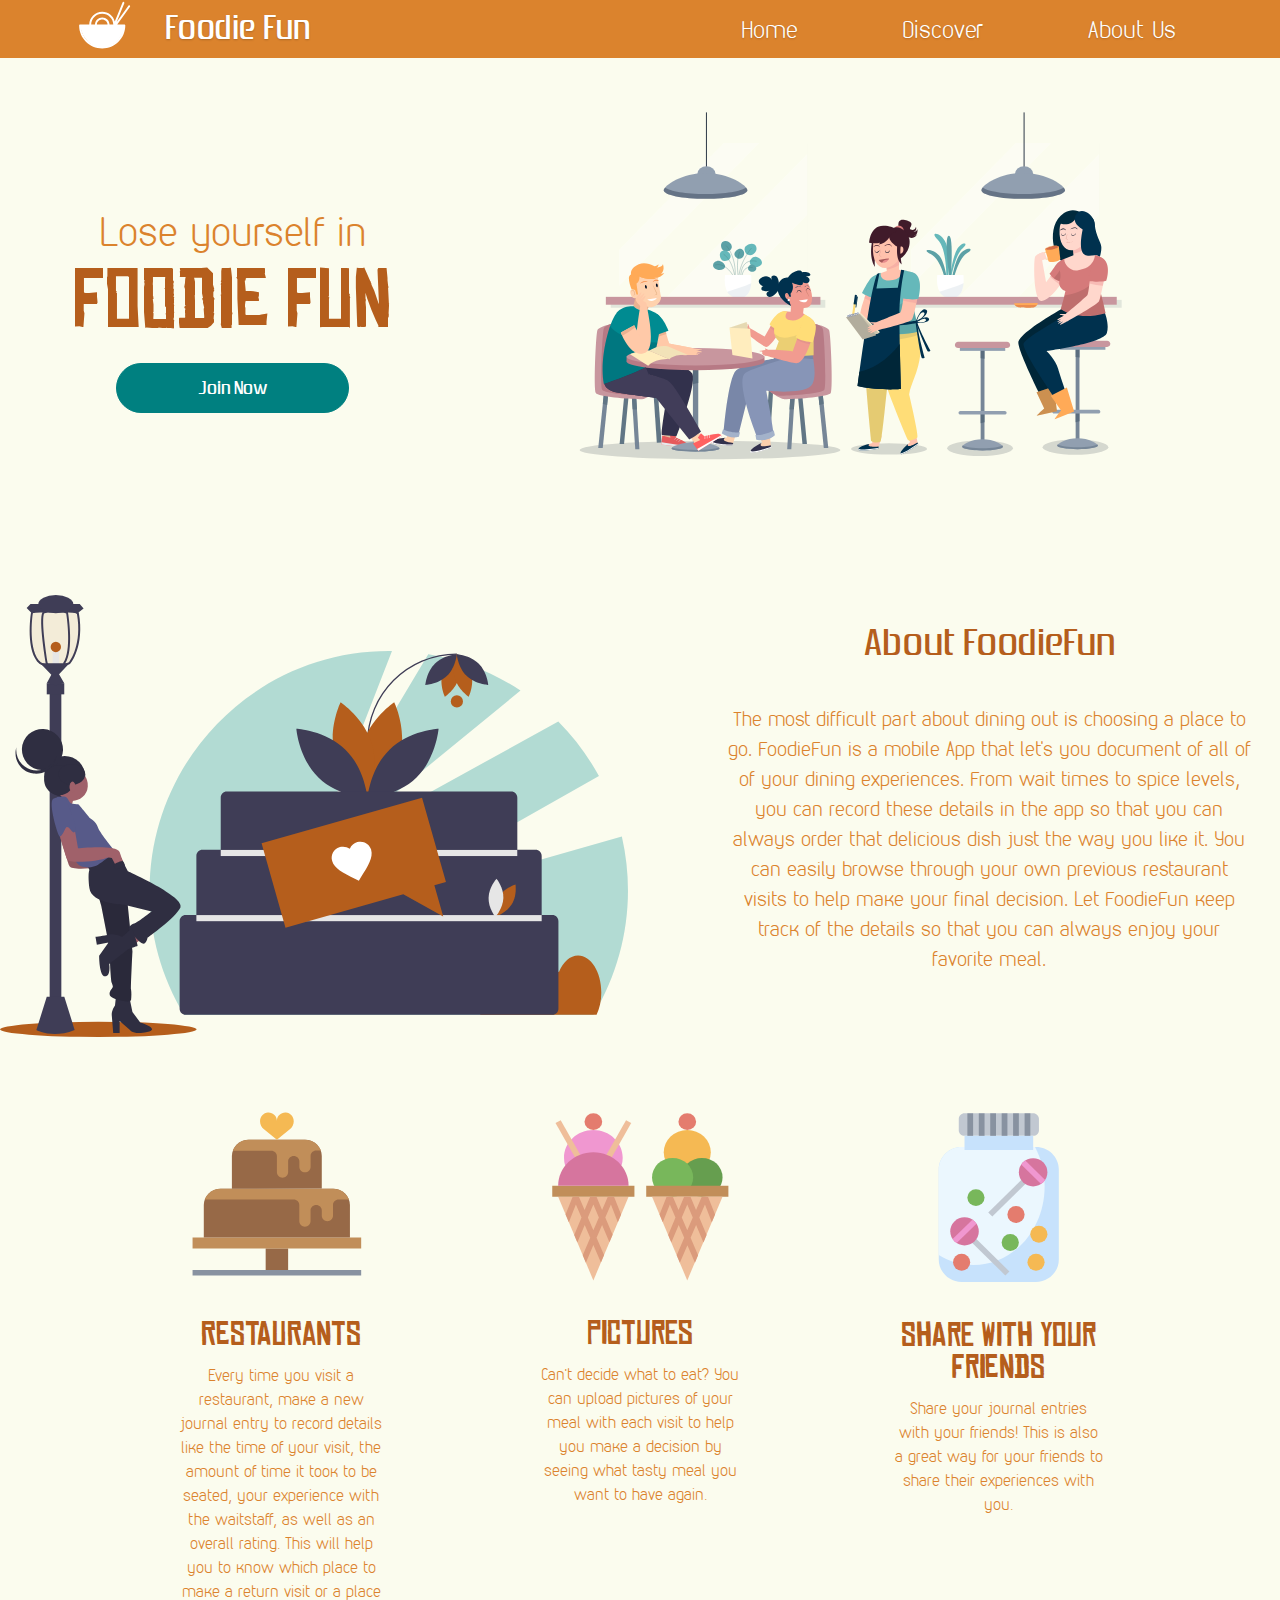
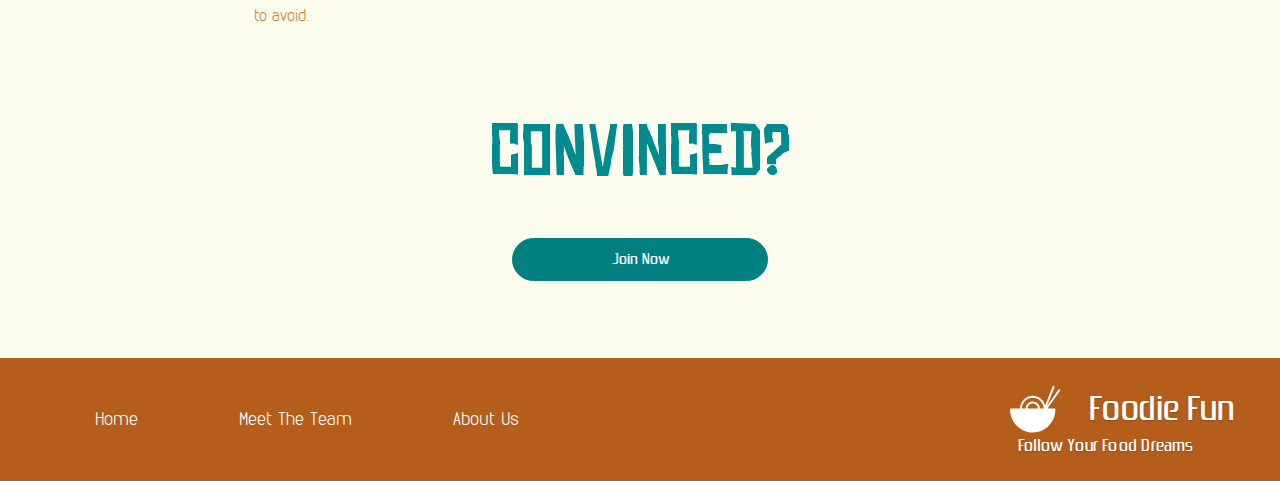
==== commit db91e4e0: "updated marketing and animation" ====
--- a/index.html
+++ b/index.html
@@ -28,7 +28,7 @@
         <nav>
           <a href="index.html"> Home</a>
           <a href="#Discover">Discover</a>
-          <a href="#About">About Us</a>
+          <a href="team.html">About Us</a>
         </nav>
       </div>
     </header>
@@ -46,6 +46,10 @@
       </div>
 
         <div class="imageIntro">
+
+            <div class='wave -one'></div>
+            <div class='wave -two'></div>
+            <div class='wave -three'></div>
           <img class="introPic" src="/Images/header.svg" />
         </div>
       </div>
@@ -58,13 +62,7 @@
         <div class="wordsAbout">
           <h2>About FoodieFun</h2>
           <p>
-            Lorem, ipsum dolor sit amet consectetur adipisicing elit. Nihil quod
-            quo facere? Porro minima voluptatibus labore voluptate, ipsam, harum
-            libero, blanditiis quis officia numquam error incidunt nobis
-            assumenda velit vitae! Lorem ipsum dolor sit amet consectetur
-            adipisicing elit. Maiores quae quaerat officia a. Quisquam
-            consectetur quos sequi beatae animi expedita saepe distinctio atque
-            non commodi, reprehenderit veritatis, libero excepturi a.
+            The most difficult part about dining out is choosing a place to go. FoodieFun is a mobile App that let's you document of all of of your dining experiences. From wait times to spice levels, you can record these details in the app so that you can always order that delicious dish just the way you like it. You can easily browse through your own previous restaurant visits to help make your final decision. Let FoodieFun keep track of the details so that you can always enjoy your favorite meal.
           </p>
         </div>
       </section>
@@ -74,12 +72,9 @@
           <div class="dessert">
             <img class="cake" src="Images/cake.svg" />
           </div>
-          <h2>Taste BS</h2>
+          <h2>Restaurants</h2>
           <p>
-            Lorem ipsum dolor, sit amet consectetur adipisicing elit. Dicta eum
-            vel in. Doloremque dicta tenetur culpa debitis aperiam quasi officia
-            omnis, similique maxime magnam adipisci pariatur, reprehenderit eius
-            harum laudantium.
+            Every time you visit a restaurant, make a new journal entry to record details like the time of your visit, the amount of time it took to be seated, your experience with the waitstaff, as well as an overall rating. This will help you to know which place to make a return visit or a place to avoid.
           </p>
         </div>
 
@@ -87,12 +82,9 @@
           <div class="dessert">
             <img class="icecream" src="Images/ice-cream.svg" />
           </div>
-          <h2>Speed BS</h2>
+          <h2>Pictures</h2>
           <p>
-            Lorem ipsum dolor, sit amet consectetur adipisicing elit. Dicta eum
-            vel in. Doloremque dicta tenetur culpa debitis aperiam quasi officia
-            omnis, similique maxime magnam adipisci pariatur, reprehenderit eius
-            harum laudantium.
+            Can't decide what to eat? You can upload pictures of your meal with each visit to help you make a decision by seeing what tasty meal you want to have again.
           </p>
         </div>
 
@@ -100,12 +92,9 @@
           <div class="dessert">
             <img class="lollipop" src="Images/lollipop.svg" />
           </div>
-          <h2>Commercial</h2>
+          <h2>Share With Your Friends</h2>
           <p>
-            Lorem ipsum dolor, sit amet consectetur adipisicing elit. Dicta eum
-            vel in. Doloremque dicta tenetur culpa debitis aperiam quasi officia
-            omnis, similique maxime magnam adipisci pariatur, reprehenderit eius
-            harum laudantium.
+            Share your journal entries with your friends! This is also a great way for your friends to share their experiences with you.
           </p>
         </div>
       </section>
@@ -121,7 +110,7 @@
               <nav>
                 <a href="index.html"> Home</a>
                 <a href="team.html">Meet The Team</a>
-                <a href="#About">About Us</a>
+                <a href="team.html">About Us</a>
               </nav>
             </div>
           <div class="iconFooter">
--- a/css/index.css
+++ b/css/index.css
@@ -363,7 +363,6 @@
   width: 60%;
   display: flex;
   align-items: center;
-  justify-content: center;
 }
 @media (max-width:500px) {
   .footer .navLinksFooter {
@@ -371,9 +370,9 @@
   }
 }
 .footer .navLinksFooter nav {
-  width: 100%;
-  display: flex;
-  flex-wrap: wrap;
+  width: 80%;
+  display: flex;
+  justify-content: space-evenly;
 }
 @media (max-width:500px) {
   .footer .navLinksFooter nav {
@@ -383,7 +382,6 @@
   }
 }
 .footer .navLinksFooter nav a {
-  width: 15%;
   font-size: 1.8rem;
   text-decoration: none;
   color: white;
@@ -398,8 +396,127 @@
 }
 @media (max-width:500px) {
   .footer .navLinksFooter nav a {
-    padding: 1% 0;
-    margin: 0 2%;
+    padding: 0% 3%;
+    margin: 0;
+    font-size: 1rem;
+  }
+}
+/***********************Footer Team ************************/
+.footerTeam {
+  width: 100%;
+  background-color: #b55e1c;
+  padding: 2% 0;
+  display: flex;
+  justify-content: space-between;
+}
+.footerTeam .logoFooter {
+  height: 80%;
+  width: auto;
+  height: 5em;
+}
+.footerTeam .iconFooter {
+  width: 40%;
+  display: flex;
+  justify-content: flex-end;
+  flex-direction: column;
+  padding-left: 6%;
+  font-family: "Zrnic";
+}
+@media (max-width:500px) {
+  .footerTeam .iconFooter {
+    padding-left: 0%;
+  }
+}
+.footerTeam .iconFooter .footerLogoPhrase {
+  display: flex;
+  justify-content: flex-end;
+}
+@media (max-width:767px) {
+  .footerTeam .iconFooter .footerLogoPhrase {
+    width: 100%;
+    padding-left: 0%;
+  }
+}
+.footerTeam .iconFooter .footerLogoPhrase h2 {
+  width: 50%;
+  padding: 2% 2% 2% 6%;
+  display: flex;
+  justify-content: flex-start;
+  align-items: center;
+  text-shadow: 0 1px 2px rgba(0, 0, 0, 0.2);
+  color: white;
+  font-size: 3.6rem;
+}
+@media (max-width:767px) {
+  .footerTeam .iconFooter .footerLogoPhrase h2 {
+    font-size: 2rem;
+  }
+}
+.footerTeam .iconFooter .dreams {
+  width: 100%;
+  display: flex;
+  justify-content: flex-end;
+  align-items: center;
+  padding-right: 20%;
+}
+@media (max-width:767px) {
+  .footerTeam .iconFooter .dreams {
+    dispaly: flex;
+    align-items: center;
+    padding-top: 1%;
+    padding-right: 3%;
+  }
+}
+.footerTeam .iconFooter .dreams h3 {
+  color: white;
+  font-size: 1.8rem;
+  text-shadow: 0 1px 2px rgba(0, 0, 0, 0.2);
+}
+@media (max-width:767px) {
+  .footerTeam .iconFooter .dreams h3 {
+    font-size: 1.6rem;
+  }
+}
+.footerTeam .navLinksFooter {
+  width: 60%;
+  display: flex;
+  align-items: center;
+}
+@media (max-width:500px) {
+  .footerTeam .navLinksFooter {
+    width: 60%;
+  }
+}
+.footerTeam .navLinksFooter nav {
+  width: 80%;
+  display: flex;
+  justify-content: space-evenly;
+}
+@media (max-width:500px) {
+  .footerTeam .navLinksFooter nav {
+    width: 100%;
+    display: flex;
+    justify-content: flex-start;
+  }
+}
+.footerTeam .navLinksFooter nav a {
+  font-size: 1.8rem;
+  text-decoration: none;
+  color: white;
+  padding: 1% 1%;
+  text-align: center;
+  font-family: "VDS Thin";
+}
+@media (max-width:767px) {
+  .footerTeam .navLinksFooter nav a {
+    font-size: 1.4rem;
+  }
+}
+@media (max-width:500px) {
+  .footerTeam .navLinksFooter nav a {
+    padding: 0% 3%;
+    margin: 0;
+    font-size: 1rem;
   }
 }
 .container {
@@ -408,6 +525,10 @@
 .intro {
   width: 100%;
   display: flex;
+  background: #fbfcee;
+  position: relative;
+  overflow: hidden;
+  transform: translate3d(0, 0, 0);
 }
 @media (max-width:767px) {
   .intro {
@@ -514,7 +635,6 @@
   .introWords h2 {
     padding-bottom: 3%;
     font-size: 3rem;
-    display: none;
   }
 }
 .joinNow {
@@ -537,6 +657,9 @@
 }
 .imageIntro {
   width: 70%;
+  background-color: #fbfcee;
+  z-index: 100;
+  position: relative;
 }
 @media (max-width:767px) {
   .imageIntro {
@@ -825,3 +948,127 @@
   width: 50%;
   padding-left: 15%;
 }
+/******************************** Animations ******************************/
+/*.box {
+  width: 100%;
+  height: 100vh;
+  border-radius: 5px;
+  box-shadow: 0 2px 30px rgba(black, 0.2);
+  background: lighten(#f0f4c3, 10%);
+  position: relative;
+  overflow: hidden;
+  transform: translate3d(0, 0, 0);
+}*/
+.wave {
+  height: 20vh;
+  opacity: 0.4;
+  position: absolute;
+  z-index: -1;
+  top: 3%;
+  left: 25%;
+  background: #d47019;
+  width: 100%;
+  height: 1200px;
+  margin-left: -250px;
+  margin-top: -250px;
+  transform-origin: 50% 50%;
+  border-radius: 20%;
+  animation: drift 5000ms infinite linear;
+}
+@media (max-width:1570px) {
+  .wave {
+    display: none;
+  }
+}
+@media (max-width:767px) {
+  .wave {
+    display: none;
+  }
+}
+@media (max-width:500px) {
+  .wave {
+    display: none;
+  }
+}
+.wave.-three {
+  animation: drift 5500ms infinite linear;
+}
+@media (max-width:767px) {
+  .wave.-three {
+    display: none;
+  }
+}
+@media (max-width:500px) {
+  .wave.-three {
+    display: none;
+  }
+}
+.wave.-two {
+  animation: drift 6500ms infinite linear;
+  opacity: 0.2;
+}
+@media (max-width:767px) {
+  .wave.-two {
+    display: none;
+  }
+}
+@media (max-width:500px) {
+  .wave.-two {
+    display: none;
+  }
+}
+.box:after {
+  content: "";
+  display: block;
+  left: 0;
+  top: 0;
+  width: 100%;
+  height: 100%;
+  z-index: -1;
+  transform: translate3d(0, 0, 0);
+}
+@media (max-width:767px) {
+  .box:after {
+    display: none;
+  }
+}
+@media (max-width:500px) {
+  .box:after {
+    display: none;
+  }
+}
+.title {
+  position: absolute;
+  left: 0;
+  top: 0;
+  width: 100%;
+  z-index: -1;
+  line-height: 300px;
+  text-align: center;
+  transform: translate3d(0, 0, 0);
+  color: white;
+  text-transform: uppercase;
+  font-family: "Playfair Display", serif;
+  letter-spacing: 0.4em;
+  font-size: 24px;
+  text-shadow: 0 1px 0 rgba(0, 0, 0, 0.1);
+  text-indent: 0.3em;
+}
+@media (max-width:767px) {
+  .title {
+    display: none;
+  }
+}
+@media (max-width:500px) {
+  .title {
+    display: none;
+  }
+}
+@keyframes drift {
+  from {
+    transform: rotate(0deg);
+  }
+  from {
+    transform: rotate(360deg);
+  }
+}
